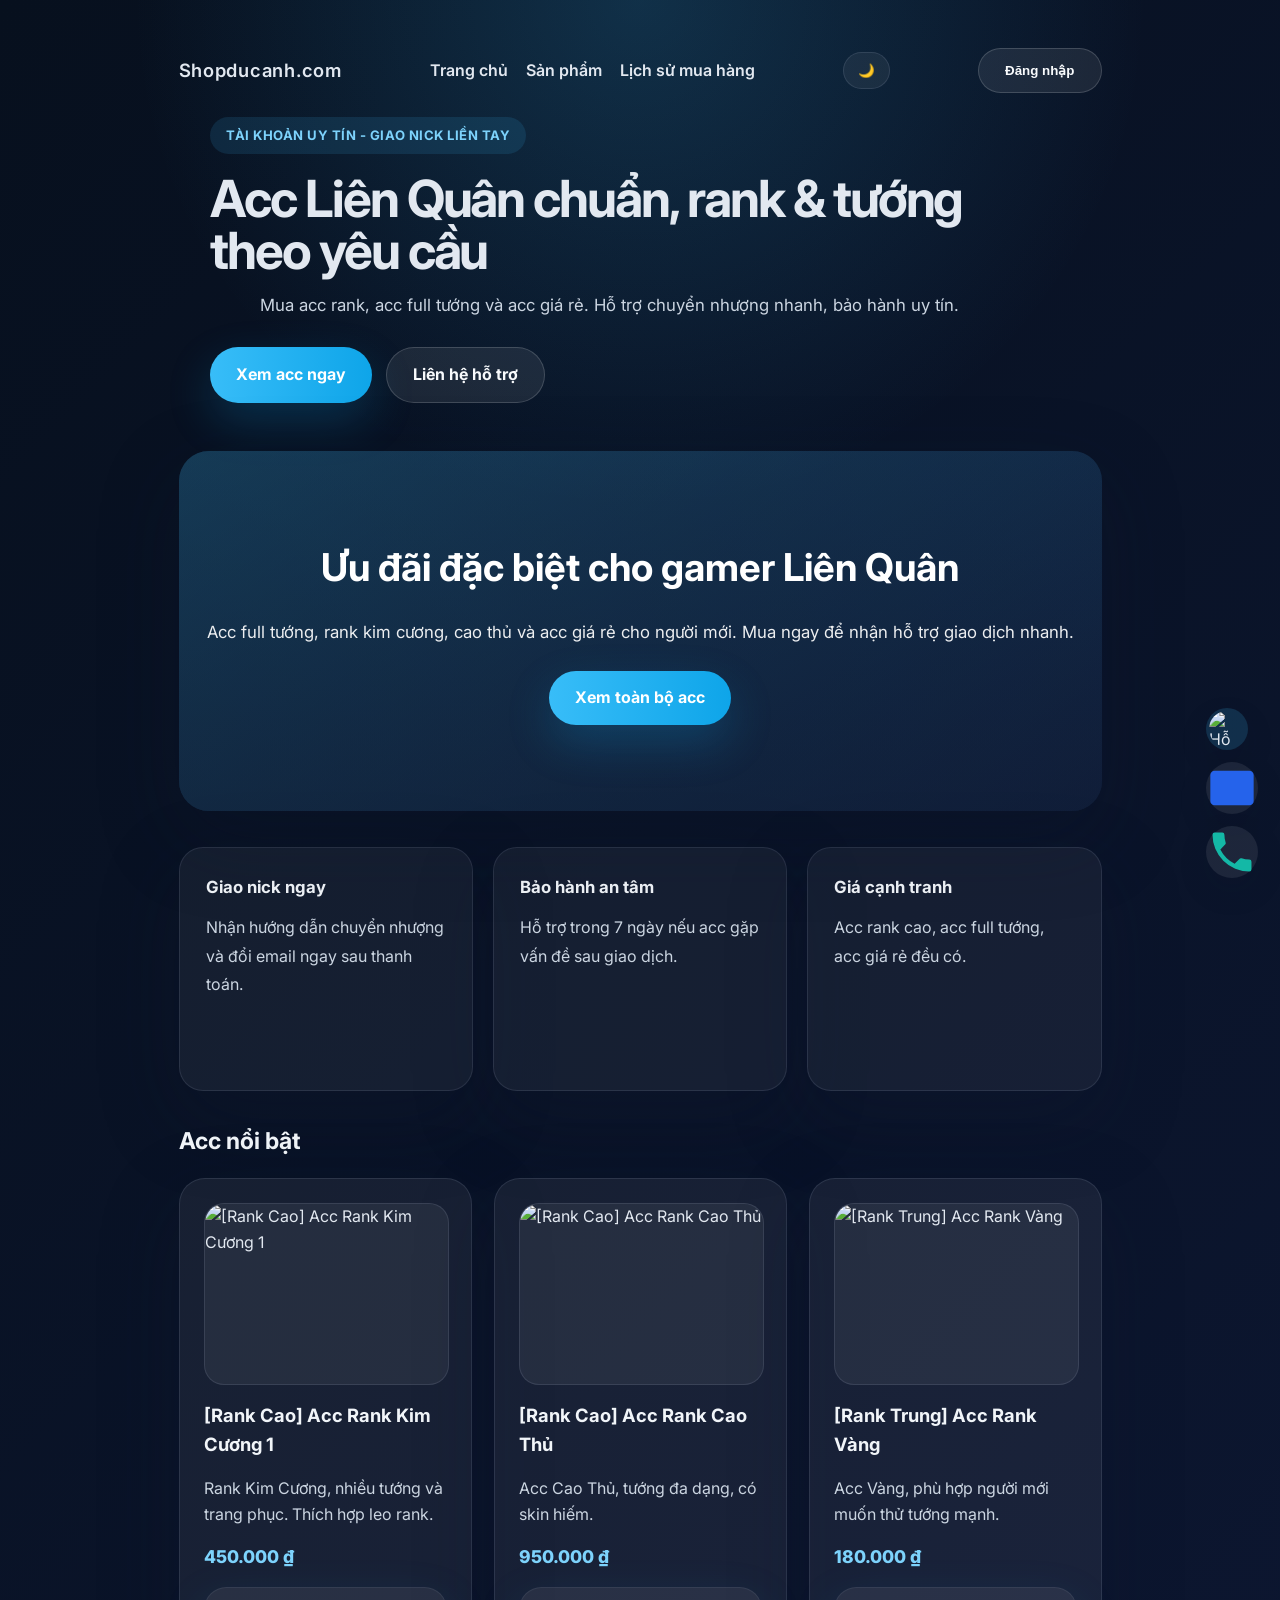
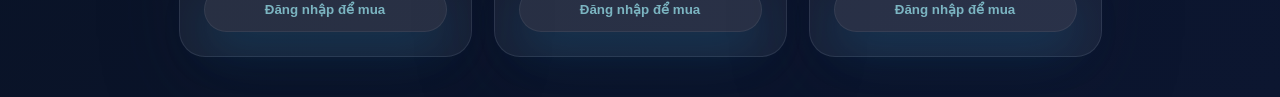
==== index.html @ 62ad3086 "Add files via upload" ====
<!DOCTYPE html>
<html lang="vi">
<head>
    <meta charset="UTF-8">
    <meta name="viewport" content="width=device-width, initial-scale=1">
    <title>Shopducanh.com</title>
    <link rel="icon" href="https://encrypted-tbn0.gstatic.com/images?q=tbn:ANd9GcQMyfhT3JraHYocKn4AHQWmWkL74jH20vujgkunbOzaHg&s=10" type="image/png">
    <link rel="preconnect" href="https://fonts.googleapis.com">
    <link rel="preconnect" href="https://fonts.gstatic.com" crossorigin>
    <link href="https://fonts.googleapis.com/css2?family=Inter:wght@400;500;600;700&display=swap&subset=vietnamese" rel="stylesheet">
    <link rel="stylesheet" href="css/style.css">
</head>
<body>
    <div class="page-with-ads">
        <div class="page">
        <header class="site-header">
            <nav class="top-nav">
                <a class="brand" href="index.html">Shopducanh.com</a>
                <div class="nav-links">
                    <a href="index.html">Trang chủ</a>
                    <a href="products.html">Sản phẩm</a>
                    <a href="poster.html">Lịch sử mua hàng</a>
                </div>
                <button id="themeToggle" class="theme-toggle" title="Chế độ tối/sáng" aria-label="Chuyển đổi chế độ">🌙</button>
            </nav>
            <div class="hero-copy">
                <span class="eyebrow">Tài khoản uy tín - Giao nick liền tay</span>
                <h1>Acc Liên Quân chuẩn, rank & tướng theo yêu cầu</h1>
                <p class="hero-subtitle">Mua acc rank, acc full tướng và acc giá rẻ. Hỗ trợ chuyển nhượng nhanh, bảo hành uy tín.</p>
                <div class="hero-actions">
                    <a class="btn-primary" href="products.html">Xem acc ngay</a>
                    <a class="btn-secondary" href="poster.html">Liên hệ hỗ trợ</a>
                </div>
            </div>
        </header>

        <section class="promo-hero">
            <div class="promo-inner">
                <h2>Ưu đãi đặc biệt cho gamer Liên Quân</h2>
                <p>Acc full tướng, rank kim cương, cao thủ và acc giá rẻ cho người mới. Mua ngay để nhận hỗ trợ giao dịch nhanh.</p>
                <a class="btn-primary" href="products.html">Xem toàn bộ acc</a>
            </div>
        </section>

        <section class="feature-grid">
            <article class="feature-card">
                <strong>Giao nick ngay</strong>
                <p>Nhận hướng dẫn chuyển nhượng và đổi email ngay sau thanh toán.</p>
            </article>
            <article class="feature-card">
                <strong>Bảo hành an tâm</strong>
                <p>Hỗ trợ trong 7 ngày nếu acc gặp vấn đề sau giao dịch.</p>
            </article>
            <article class="feature-card">
                <strong>Giá cạnh tranh</strong>
                <p>Acc rank cao, acc full tướng, acc giá rẻ đều có.</p>
            </article>
        </section>

        <section class="featured">
            <h2 class="section-title">Acc nổi bật</h2>
            <div id="featuredList" class="product-list"></div>
        </section>
    </div>

    <script src="js/script.js"></script>
    <div class="support-widget" id="supportWidget" aria-hidden="false">
        <div class="support-handle" title="Kéo để di chuyển">
            <img class="support-avatar" src="https://phukiennillkin.com/wp-content/uploads/2026/03/avatar-mac-dinh-facebook-6.jpg" alt="Hỗ trợ" />
        </div>
        <a class="support-item" href="mailto:hotro@example.com" title="Email hỗ trợ">
            <svg viewBox="0 0 24 24" aria-hidden="true"><path fill="#2563eb" d="M2 6a2 2 0 012-2h16a2 2 0 012 2v12a2 2 0 01-2 2H4a2 2 0 01-2-2V6zm4-.5L12 11l6-5.5V6l-6 5-6-5V5.5z"/></svg>
        </a>
        <a class="support-item support-contact" href="#" data-number="0978****48" title="Xem số điện thoại">
            <svg viewBox="0 0 24 24" aria-hidden="true"><path fill="#14b8a6" d="M6.62 10.79a15.05 15.05 0 006.59 6.59l2.2-2.2a1 1 0 011.01-.24c1.12.37 2.33.57 3.57.57a1 1 0 011 1V20a1 1 0 01-1 1A17 17 0 013 4a1 1 0 011-1h3.5a1 1 0 011 1c0 1.24.2 2.45.57 3.57a1 1 0 01-.24 1.01l-2.2 2.21z"/></svg>
        </a>
    </div>
</body>
</html>
---- css/style.css ----
﻿:root {
    --bg-primary: linear-gradient(135deg, #0b1120 0%, #0f172a 100%);
    --bg-secondary: #111827;
    --surface: #111827;
    --surface-alt: #1e293b;
    --text-primary: #e2e8f0;
    --text-secondary: #cbd5e1;
    --heading-color: #f1f5f9;
    --border-color: #334155;
    --nav-link: #60a5fa;
    --accent: #38bdf8;
    --accent-strong: #0ea5e9;
    --shadow: 0 28px 80px rgba(15,23,42,0.25);
}

body {
    margin: 0;
    font-family: 'Inter', Arial, sans-serif;
    background: radial-gradient(circle at top, rgba(56,189,248,0.18), transparent 28%), linear-gradient(135deg, #07101e 0%, #0c1630 100%);
    color: var(--text-primary);
    min-height: 100vh;
    line-height: 1.6;
}

body.dark-mode {
    background: radial-gradient(circle at top, rgba(56,189,248,0.14), transparent 30%), linear-gradient(135deg, #020617 0%, #0b1221 100%);
}

.page {
    max-width: 1180px;
    margin: 0 auto;
    padding: 24px 20px 40px;
}

/* Ad sidebars layout */
.page-with-ads {
    display: grid;
    grid-template-columns: 1fr;
    gap: 12px;
    align-items: start;
}

.sidebar {
    display: flex;
    flex-direction: column;
    gap: 12px;
    padding: 12px;
    align-items: center;
}

.ad-card {
    display: block;
    width: 100%;
    border-radius: 14px;
    overflow: hidden;
    border: 3px solid transparent;
    box-shadow: 0 18px 46px rgba(2,6,23,0.18);
    position: relative;
    text-decoration: none;
}

.ad-card img {
    display: block;
    width: 100%;
    height: auto;
    object-fit: cover;
}

.ad-label {
    position: absolute;
    left: 8px;
    bottom: 8px;
    background: rgba(0,0,0,0.6);
    color: #fff;
    padding: 6px 10px;
    border-radius: 10px;
    font-weight: 800;
    font-size: 0.9rem;
}

/* blinking border animation */
@keyframes adPulse {
    0% { box-shadow: 0 0 0 0 rgba(249,115,22,0.0), inset 0 0 0 3px rgba(249,115,22,0.0); }
    50% { box-shadow: 0 0 18px 6px rgba(249,115,22,0.12), inset 0 0 0 3px rgba(249,115,22,0.6); }
    100% { box-shadow: 0 0 0 0 rgba(249,115,22,0.0), inset 0 0 0 3px rgba(249,115,22,0.0); }
}

.ad-card {
    animation: adPulse 2.4s ease-in-out infinite;
}

/* hide sidebars on small screens */
@media (max-width: 980px) {
    .page-with-ads { grid-template-columns: 1fr; }
    .sidebar { display: none; }
}

header,
.site-header {
    width: 100%;
}

.site-header {
    display: grid;
    gap: 24px;
    padding: 24px 0;
}

.top-nav {
    display: flex;
    justify-content: space-between;
    align-items: center;
    flex-wrap: wrap;
    gap: 18px;
}

.brand {
    font-size: 1.15rem;
    color: var(--heading-color);
    font-weight: 800;
    letter-spacing: 0.04em;
}

.nav-links {
    display: flex;
    gap: 18px;
    flex-wrap: wrap;
}

.nav-right-links {
    display: flex;
    gap: 18px;
    flex-wrap: wrap;
    margin-left: auto;
}

.nav-dropdown {
    position: relative;
}

.nav-dropdown-toggle {
    background: none;
    border: none;
    color: var(--text-primary);
    text-decoration: none;
    font-weight: 600;
    cursor: pointer;
    transition: color 0.2s ease;
    padding: 0;
    font-size: 1rem;
    font-family: inherit;
}

.nav-dropdown-toggle:hover {
    color: var(--accent);
}

.nav-dropdown-menu {
    display: none;
    position: absolute;
    top: 100%;
    right: 0;
    background: rgba(17, 24, 39, 0.95);
    border: 1px solid rgba(148, 163, 184, 0.16);
    border-radius: 12px;
    padding: 12px 0;
    min-width: 200px;
    margin-top: 8px;
    z-index: 1000;
    box-shadow: 0 12px 28px rgba(15, 23, 42, 0.4);
}

.nav-dropdown-menu.active {
    display: block;
}

.nav-dropdown-menu a {
    display: block;
    padding: 12px 16px;
    color: var(--text-primary);
    text-decoration: none;
    font-weight: 500;
    transition: all 0.2s ease;
}

.nav-dropdown-menu a:hover {
    background: rgba(56, 189, 248, 0.1);
    color: var(--accent);
}

.top-nav a {
    color: var(--text-primary);
    text-decoration: none;
    font-weight: 600;
    transition: color 0.2s ease;
}

.top-nav a:hover {
    color: var(--accent);
}

.theme-toggle {
    background: rgba(255,255,255,0.06);
    border: 1px solid rgba(148,163,184,0.18);
    color: var(--text-primary);
    padding: 10px 14px;
    border-radius: 999px;
    cursor: pointer;
    transition: transform 0.2s ease, background 0.2s ease, border-color 0.2s ease;
}

.theme-toggle:hover {
    transform: translateY(-1px);
    background: rgba(255,255,255,0.12);
    border-color: rgba(56,189,248,0.4);
}

.balance-info {
    display: inline-flex;
    align-items: center;
    padding: 10px 16px;
    border-radius: 999px;
    background: rgba(56,189,248,0.12);
    color: #7dd3fc;
    font-weight: 700;
    margin-left: 12px;
    white-space: nowrap;
}

.quick-amounts {
    display: flex;
    flex-wrap: wrap;
    gap: 10px;
}

.quick-amounts button {
    flex: 1 1 auto;
    min-width: 72px;
    border-radius: 999px;
    border: 1px solid rgba(148,163,184,0.16);
    background: rgba(255,255,255,0.08);
    color: var(--text-primary);
    padding: 10px 12px;
    cursor: pointer;
    transition: background 0.2s ease, transform 0.2s ease;
}

.quick-amounts button:hover {
    background: rgba(56,189,248,0.14);
    transform: translateY(-1px);
}

.hero-copy {
    max-width: 860px;
    margin: 0 auto;
}

.hero-copy.small-hero {
    text-align: left;
    margin: 0;
}

.hero-copy .eyebrow {
    display: inline-flex;
    padding: 8px 16px;
    border-radius: 999px;
    background: rgba(56,189,248,0.12);
    color: #7dd3fc;
    font-size: 0.82rem;
    font-weight: 700;
    letter-spacing: 0.04em;
    text-transform: uppercase;
}

.hero-copy h1 {
    margin: 18px 0 16px;
    font-size: clamp(2.6rem, 4vw, 4.4rem);
    line-height: 1.02;
    letter-spacing: -0.04em;
}

.hero-subtitle {
    max-width: 760px;
    margin: 0 auto 28px;
    color: var(--text-secondary);
    font-size: 1.05rem;
}

.hero-actions,
.button-row {
    display: flex;
    flex-wrap: wrap;
    gap: 14px;
}

.btn-primary,
.btn-secondary,
.product-card button,
.cart-actions button {
    display: inline-flex;
    align-items: center;
    justify-content: center;
    font-weight: 700;
    border-radius: 999px;
    cursor: pointer;
    text-decoration: none;
    border: none;
    transition: transform 0.2s ease, background 0.2s ease, box-shadow 0.2s ease;
}

.btn-primary,
.product-card button {
    background: linear-gradient(90deg,#38bdf8,#0ea5e9);
    color: #fff;
    padding: 14px 26px;
    box-shadow: 0 18px 45px rgba(14,165,233,0.22);
}

.btn-primary:hover,
.product-card button:hover,
.cart-actions button:hover {
    transform: translateY(-2px);
}

.btn-secondary {
    background: rgba(255,255,255,0.08);
    color: #f8fafc;
    border: 1px solid rgba(255,255,255,0.16);
    padding: 14px 26px;
}

.btn-secondary:hover {
    background: rgba(255,255,255,0.14);
}

.feature-grid {
    display: grid;
    grid-template-columns: repeat(auto-fit, minmax(240px, 1fr));
    gap: 20px;
    margin-bottom: 32px;
}

.feature-card {
    background: rgba(255,255,255,0.05);
    border: 1px solid rgba(148,163,184,0.16);
    border-radius: 24px;
    padding: 26px;
    box-shadow: var(--shadow);
    min-height: 190px;
    transition: transform 0.2s ease, box-shadow 0.2s ease, border-color 0.2s ease;
}

.feature-card:hover {
    transform: translateY(-4px);
    border-color: rgba(56,189,248,0.45);
    box-shadow: 0 30px 70px rgba(15,23,42,0.22);
}

.feature-card strong {
    display: block;
    font-size: 1.05rem;
    color: var(--heading-color);
    margin-bottom: 12px;
}

.feature-card p {
    margin: 0;
    color: var(--text-secondary);
    line-height: 1.8;
}

.promo-hero {
    margin: 24px 0 36px;
    border-radius: 30px;
    overflow: hidden;
    display: flex;
    align-items: center;
    justify-content: center;
    min-height: 360px;
    position: relative;
    background-image: linear-gradient(150deg, rgba(56,189,248,0.33), rgba(59,130,246,0.14)), url('https://picsum.photos/seed/lqpromo/1400/600');
    background-size: cover;
    background-position: center;
    box-shadow: var(--shadow);
}

.promo-hero::after {
    content: '';
    position: absolute;
    inset: 0;
    background: linear-gradient(180deg, rgba(15,23,42,0.3), rgba(15,23,42,0.5));
}

.promo-inner {
    position: relative;
    z-index: 1;
    width: 100%;
    max-width: 900px;
    text-align: center;
    padding: 42px 28px;
}

.promo-inner h2 {
    margin: 0 0 18px;
    font-size: clamp(2rem, 3vw, 2.8rem);
    color: #fff;
}

.promo-inner p {
    margin: 0 0 24px;
    color: rgba(255,255,255,0.92);
    font-size: 1.05rem;
    line-height: 1.8;
}

.layout {
    display: grid;
    grid-template-columns: minmax(0, 980px);
    gap: 24px;
    justify-content: center;
}

.products {
    max-width: 980px;
    margin: 0 auto;
}

.product-tools {
    display: flex;
    justify-content: flex-start;
    align-items: flex-start;
    gap: 16px;
    margin: 0 auto 18px;
    flex-wrap: wrap;
    text-align: left;
}

.section-note {
    margin: 8px 0 0;
    color: var(--text-secondary);
}

.tag-list {
    display: flex;
    flex-wrap: wrap;
    gap: 10px;
}

.tag-pill {
    display: inline-flex;
    align-items: center;
    padding: 8px 14px;
    border-radius: 999px;
    background: rgba(56,189,248,0.12);
    color: #7dd3fc;
    font-weight: 600;
    font-size: 0.9rem;
}

.category-grid {
    display: grid;
    grid-template-columns: repeat(2, minmax(0, 1fr));
    gap: 18px;
    margin-bottom: 24px;
}

@media (max-width: 900px) {
    .category-grid {
        grid-template-columns: 1fr;
    }
}

.category-card {
    border: 1px solid rgba(148,163,184,0.16);
    border-radius: 24px;
    overflow: hidden;
    background: rgba(255,255,255,0.05);
    color: var(--text-primary);
    text-align: left;
    display: flex;
    flex-direction: column;
    cursor: pointer;
    transition: transform 0.2s ease, border-color 0.2s ease, box-shadow 0.2s ease, background 0.2s ease;
}

.category-card:hover,
.category-card.active {
    transform: translateY(-3px);
    border-color: rgba(56,189,248,0.45);
    box-shadow: 0 22px 48px rgba(15,23,42,0.18);
    background: rgba(255,255,255,0.08);
}

.category-card img {
    width: 100%;
    height: 170px;
    object-fit: cover;
    display: block;
}

.category-copy {
    padding: 18px;
}

.category-copy strong {
    display: block;
    font-size: 1.05rem;
    margin-bottom: 10px;
}

.category-copy p {
    margin: 0;
    color: var(--text-secondary);
    line-height: 1.75;
}

.products,
.cart,
.feature-card,
.poster-content {
    background: rgba(255,255,255,0.05);
}

.products,
.cart {
    border: 1px solid rgba(148,163,184,0.16);
    border-radius: 28px;
    box-shadow: var(--shadow);
    padding: 26px;
}

.section-title {
    margin: 0 0 18px;
    font-size: 1.45rem;
    color: var(--heading-color);
}

.product-list {
    display: grid;
    grid-template-columns: repeat(auto-fit, minmax(260px, 1fr));
    gap: 22px;
}

.product-card {
    border: 1px solid rgba(148,163,184,0.16);
    border-radius: 26px;
    padding: 24px;
    display: flex;
    flex-direction: column;
    gap: 16px;
    background: rgba(255,255,255,0.06);
    box-shadow: var(--shadow);
}

.product-card:hover {
    transform: translateY(-4px);
    box-shadow: 0 30px 70px rgba(15,23,42,0.22);
}

.product-card h3 {
    margin: 0;
    font-size: 1.15rem;
    color: var(--heading-color);
}

.product-card .badge {
    display: inline-flex;
    padding: 6px 12px;
    border-radius: 999px;
    background: rgba(248,113,113,0.14);
    color: #fecaca;
    font-size: 0.82rem;
    font-weight: 700;
    width: fit-content;
}

.product-card img {
    width: 100%;
    height: 180px;
    object-fit: cover;
    border-radius: 20px;
    border: 1px solid rgba(148,163,184,0.18);
    background: rgba(255,255,255,0.06);
}

.product-card p {
    margin: 0;
    color: var(--text-secondary);
    flex: 1;
}

.product-card .price {
    font-weight: 800;
    color: #7dd3fc;
    font-size: 1.1rem;
}

.product-card .button-row {
    display: flex;
    gap: 10px;
    flex-wrap: wrap;
}

.product-card .secondary-btn,
.btn-secondary.disabled-btn {
    background: rgba(255,255,255,0.1);
    color: #a5f3fc;
    border: 1px solid rgba(148,163,184,0.18);
}

.btn-secondary.disabled-btn {
    cursor: not-allowed;
    opacity: 0.7;
    pointer-events: none;
}

.cart table {
    width: 100%;
    border-collapse: collapse;
}

.cart th,
.cart td {
    padding: 14px 10px;
    text-align: left;
    border-bottom: 1px solid rgba(148,163,184,0.18);
    color: var(--text-primary);
}

.cart th {
    color: var(--heading-color);
    font-weight: 700;
}

.cart td:last-child {
   text-align: center;
}

.cart-actions {
    display: flex;
    justify-content: space-between;
    align-items: center;
    margin-top: 24px;
    gap: 12px;
    flex-wrap: wrap;
}

.cart-actions .total {
    font-size: 1.25rem;
    font-weight: 700;
    color: var(--heading-color);
}

.cart-actions button {
    background: #0f766e;
    padding: 12px 22px;
    color: white;
}

.cart-actions button:hover {
    background: #0f9e99;
}

.empty {
    color: var(--text-secondary);
    padding: 24px 0;
}

.tracking {
    margin-top: 22px;
    border: 1px solid rgba(148,163,184,0.16);
    border-radius: 22px;
    padding: 20px;
    background: rgba(255,255,255,0.06);
}

.tracking strong {
    display: block;
    margin-bottom: 8px;
    color: var(--heading-color);
}

.support-widget {
    position: fixed;
    bottom: 22px;
    right: 22px;
    display: flex;
    flex-direction: column;
    gap: 12px;
    z-index: 9999;
}

.support-handle {
    width: 42px;
    height: 42px;
    border-radius: 50%;
    background: rgba(56,189,248,0.16);
    display: flex;
    align-items: center;
    justify-content: center;
    box-shadow: 0 12px 30px rgba(15,23,42,0.12);
}

.support-avatar {
    width: 36px;
    height: 36px;
    border-radius: 50%;
}

.support-item {
    width: 52px;
    height: 52px;
    border-radius: 50%;
    background: rgba(255,255,255,0.08);
    display: inline-flex;
    align-items: center;
    justify-content: center;
    box-shadow: 0 12px 32px rgba(15,23,42,0.12);
    text-decoration: none;
}

.support-item:hover {
    transform: translateY(-3px);
}

.support-tooltip {
    position: fixed;
    padding: 10px 14px;
    background: rgba(15,23,42,0.95);
    color: #fff;
    border-radius: 12px;
    font-weight: 700;
    font-size: 0.95rem;
    box-shadow: 0 12px 30px rgba(2,6,23,0.18);
    z-index: 99999;
}

.spin-page {
    display: flex;
    justify-content: center;
    padding: 24px 0 40px;
}

.spin-panel {
    background: rgba(255,255,255,0.06);
    border: 1px solid rgba(148,163,184,0.16);
    border-radius: 32px;
    box-shadow: var(--shadow);
    padding: 32px;
    max-width: 780px;
    width: 100%;
}

.spinner-frame {
    position: relative;
    width: 100%;
    max-width: 520px;
    margin: 0 auto 24px;
    aspect-ratio: 1 / 1;
    border-radius: 50%;
    overflow: hidden;
    border: 14px solid #f6c966;
    background: radial-gradient(circle at center, rgba(248,200,80,0.2), transparent 52%);
    box-shadow: 0 23px 80px rgba(0,0,0,0.32), inset 0 0 36px rgba(248,200,80,0.28);
}

.spinner-frame::before {
    content: '';
    position: absolute;
    inset: 0;
    border-radius: 50%;
    background: repeating-radial-gradient(circle at center, transparent 0 14px, rgba(255,255,255,0.08) 14px 18px);
    pointer-events: none;
}

.spinner-wheel {
    position: relative;
    width: 100%;
    height: 100%;
    border-radius: 50%;
    background: conic-gradient(
        #d93d3d 0deg 60deg,
        #f35e5e 60deg 120deg,
        #d93d3d 120deg 180deg,
        #f35e5e 180deg 240deg,
        #d93d3d 240deg 300deg,
        #f35e5e 300deg 360deg
    );
    overflow: visible;
}

.spinner-wheel::after {
    content: '';
    position: absolute;
    inset: 22%;
    border-radius: 50%;
    background: rgba(15,23,42,0.92);
    box-shadow: inset 0 0 26px rgba(0,0,0,0.35);
}

.wheel-slot {
    position: absolute;
    top: 50%;
    left: 50%;
    width: 95px;
    height: 95px;
    transform-origin: center center;
}

.wheel-slot .slot-card {
    position: absolute;
    top: 50%;
    left: 50%;
    width: 86px;
    height: 86px;
    transform: translate(-50%, -50%);
    border-radius: 50%;
    overflow: hidden;
    border: 2px solid rgba(255,255,255,0.32);
    background-color: rgba(0,0,0,0.14);
    background-size: cover;
    background-position: center;
    background-repeat: no-repeat;
    box-shadow: inset 0 0 18px rgba(0,0,0,0.28);
}

.wheel-slot:nth-child(odd) .slot-card {
    box-shadow: inset 0 0 18px rgba(217, 61, 61, 0.6);
}

.wheel-slot:nth-child(even) .slot-card {
    box-shadow: inset 0 0 18px rgba(243, 94, 94, 0.6);
}

.wheel-slot .slot-card::before {
    content: '';
    position: absolute;
    inset: 0;
    background: rgba(0,0,0,0.34);
}

.wheel-slot .slot-content {
    position: absolute;
    inset: 0;
    display: flex;
    flex-direction: column;
    justify-content: center;
    align-items: center;
    gap: 4px;
    padding: 10px;
    color: #fff;
    z-index: 2;
    text-align: center;
}

.wheel-slot .slot-content::before {
    content: '';
    position: absolute;
    inset: 10px;
    border-radius: 20px;
    background: rgba(0,0,0,0.38);
    backdrop-filter: blur(4px);
}

.wheel-slot .slot-content > * {
    position: relative;
    z-index: 3;
}

.wheel-slot .slot-label {
    font-size: 0.68rem;
    font-weight: 800;
    line-height: 1.1;
}

.wheel-slot .slot-price {
    font-size: 0.75rem;
    color: #f4c64c;
    font-weight: 800;
    padding: 3px 6px;
    border-radius: 999px;
    background: rgba(0,0,0,0.25);
}

.wheel-slot .slot-label {
    font-size: 0.72rem;
    font-weight: 700;
    margin-bottom: 4px;
    text-align: center;
}

.wheel-slot .slot-price {
    font-size: 0.8rem;
    color: #f4c64c;
    font-weight: 800;
}

.spinner-pointer {
    position: absolute;
    top: -22px;
    left: 50%;
    transform: translateX(-50%);
    font-size: 2.2rem;
    color: var(--accent);
    text-shadow: 0 0 14px rgba(56,189,248,0.6);
}

.spin-note {
    margin: 18px 0 20px;
    color: var(--text-secondary);
    text-align: center;
}

.spin-result {
    margin-top: 22px;
}

.spin-result .product-card {
    padding: 20px;
}

@media (max-width: 780px) {
    .nav-dropdown-menu {
        right: auto;
        left: 0;
        min-width: 180px;
    }

    .spin-page {
        padding: 18px 0 30px;
    }

    .spinner-frame {
        max-width: 100%;
        aspect-ratio: auto;
        height: 360px;
    }

    .wheel-slot {
        width: 110px;
        height: 120px;
    }

    .wheel-slot .slot-card {
        width: 110px;
        height: 110px;
    }
}

.hidden {
    display: none !important;
}

.auth-modal {
    position: fixed;
    inset: 0;
    display: grid;
    place-items: center;
    background: rgba(15,23,42,0.78);
    z-index: 99999;
}

.auth-panel {
    width: min(460px, calc(100% - 32px));
    background: rgba(15,23,42,0.96);
    border: 1px solid rgba(148,163,184,0.18);
    border-radius: 28px;
    padding: 28px 28px 22px;
    box-shadow: 0 26px 70px rgba(0,0,0,0.42);
    position: relative;
}

.auth-modal.hidden {
    display: none;
}

.auth-tabs {
    display: flex;
    border: 1px solid rgba(148,163,184,0.16);
    border-radius: 999px;
    overflow: hidden;
    margin-bottom: 22px;
    background: rgba(255,255,255,0.04);
}

.auth-tab {
    flex: 1;
    padding: 12px 0;
    background: transparent;
    color: var(--text-secondary);
    font-weight: 700;
    border: none;
    cursor: pointer;
    transition: color 0.2s ease, background 0.2s ease;
}

.auth-tab.active {
    color: var(--heading-color);
    background: rgba(56,189,248,0.18);
}

.auth-form {
    display: grid;
    gap: 18px;
}

.auth-field {
    display: grid;
    gap: 10px;
    color: var(--text-secondary);
    font-weight: 600;
}

.auth-field input {
    width: 100%;
    padding: 14px 16px;
    background: rgba(255,255,255,0.06);
    border: 1px solid rgba(148,163,184,0.16);
    border-radius: 16px;
    color: var(--text-primary);
}

.auth-message {
    min-height: 22px;
    color: #fca5a5;
    font-size: 0.95rem;
}

.auth-message.success {
    color: #4ade80;
}

.auth-message.error {
    color: #fca5a5;
}

.auth-actions {
    display: flex;
    justify-content: space-between;
    gap: 14px;
    flex-wrap: wrap;
}

.modal-close {
    position: absolute;
    top: 18px;
    right: 18px;
    width: 36px;
    height: 36px;
    border-radius: 50%;
    border: none;
    background: rgba(255,255,255,0.08);
    color: var(--heading-color);
    font-size: 1.5rem;
    cursor: pointer;
}

@media (max-width: 980px) {
    .layout {
        grid-template-columns: 1fr;
    }
}

@media (max-width: 780px) {
    .product-list {
        grid-template-columns: 1fr;
    }

    .top-nav {
        justify-content: center;
    }
}

@media (max-width: 600px) {
    .page {
        padding: 20px 16px 32px;
    }

    .hero-copy h1 {
        font-size: 2.5rem;
    }

    .hero-actions,
    .button-row,
    .product-tools {
        flex-direction: column;
        align-items: stretch;
    }
}
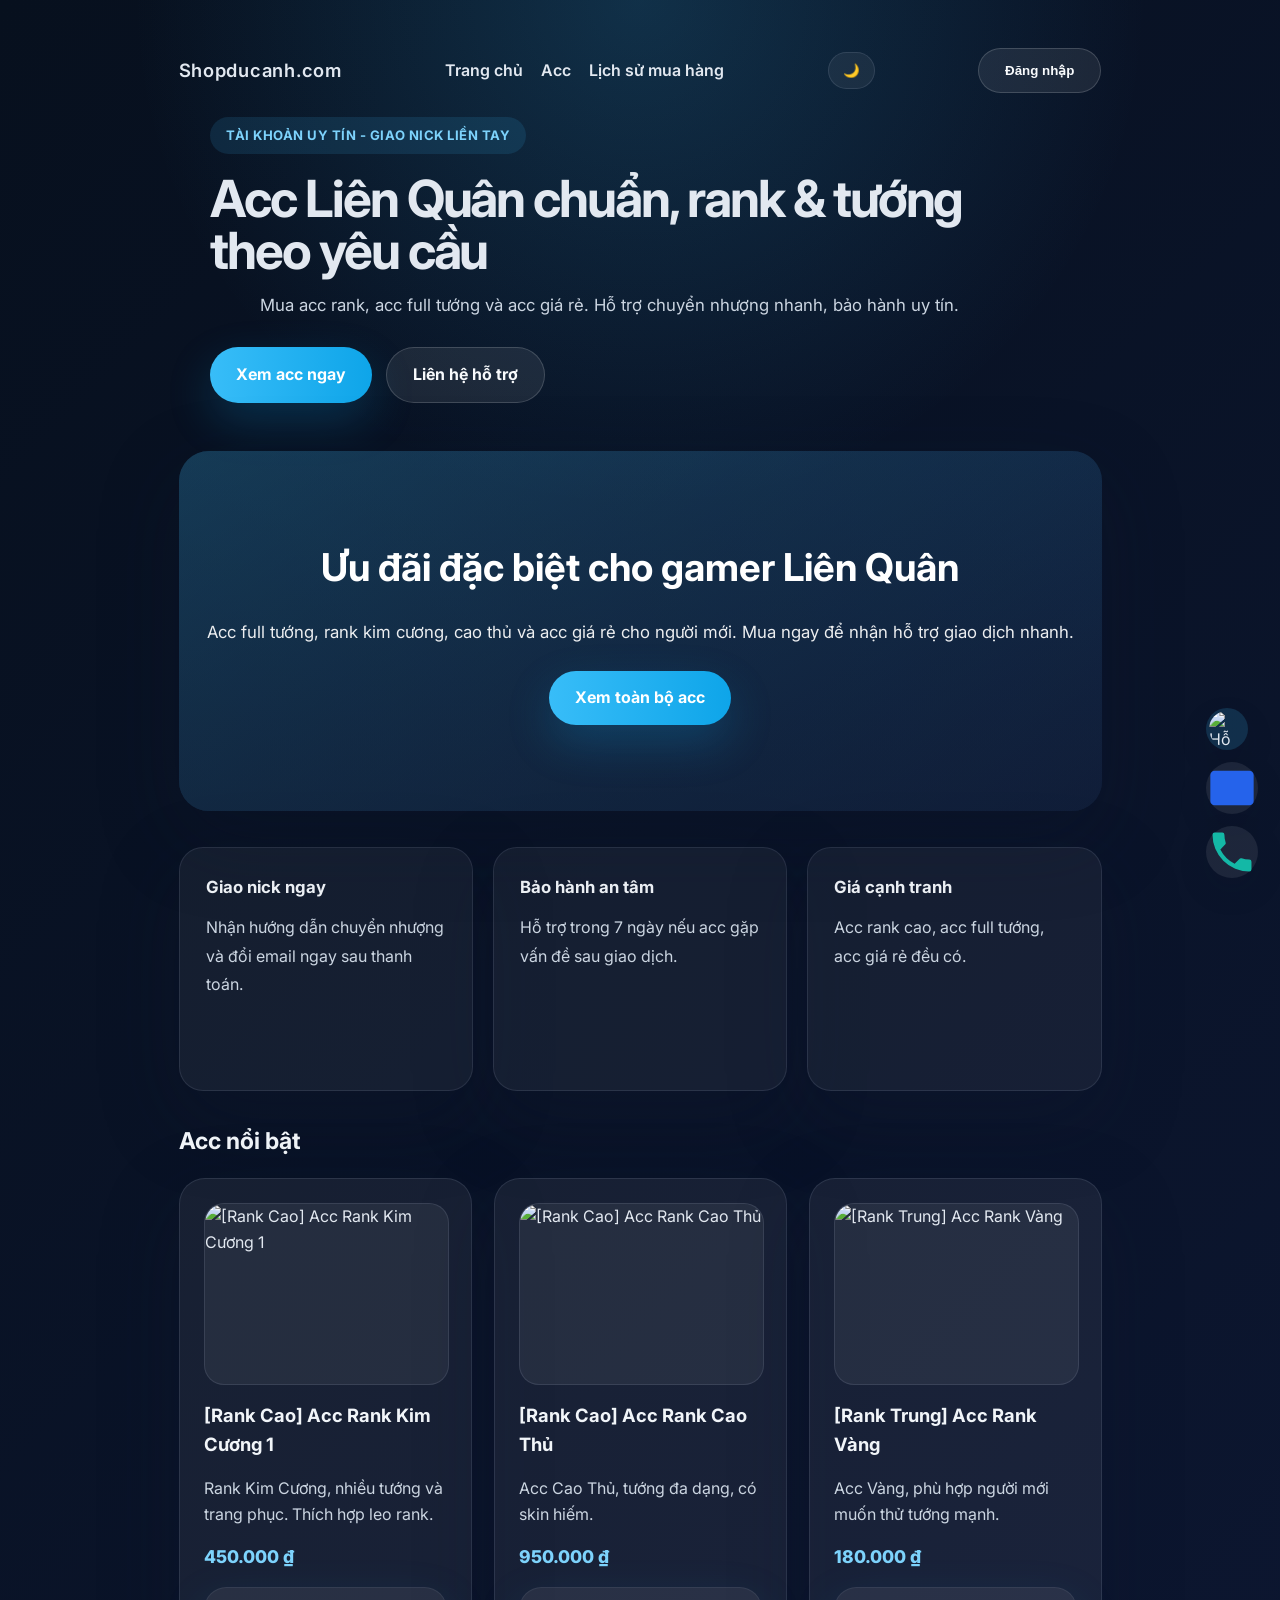
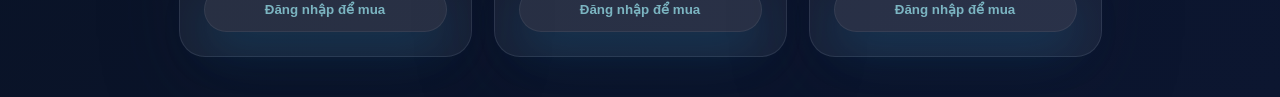
==== commit ae714885: "Add files via upload" ====
--- a/index.html
+++ b/index.html
@@ -18,7 +18,7 @@
                 <a class="brand" href="index.html">Shopducanh.com</a>
                 <div class="nav-links">
                     <a href="index.html">Trang chủ</a>
-                    <a href="products.html">Sản phẩm</a>
+                    <a href="products.html">Acc</a>
                     <a href="poster.html">Lịch sử mua hàng</a>
                 </div>
                 <button id="themeToggle" class="theme-toggle" title="Chế độ tối/sáng" aria-label="Chuyển đổi chế độ">🌙</button>
